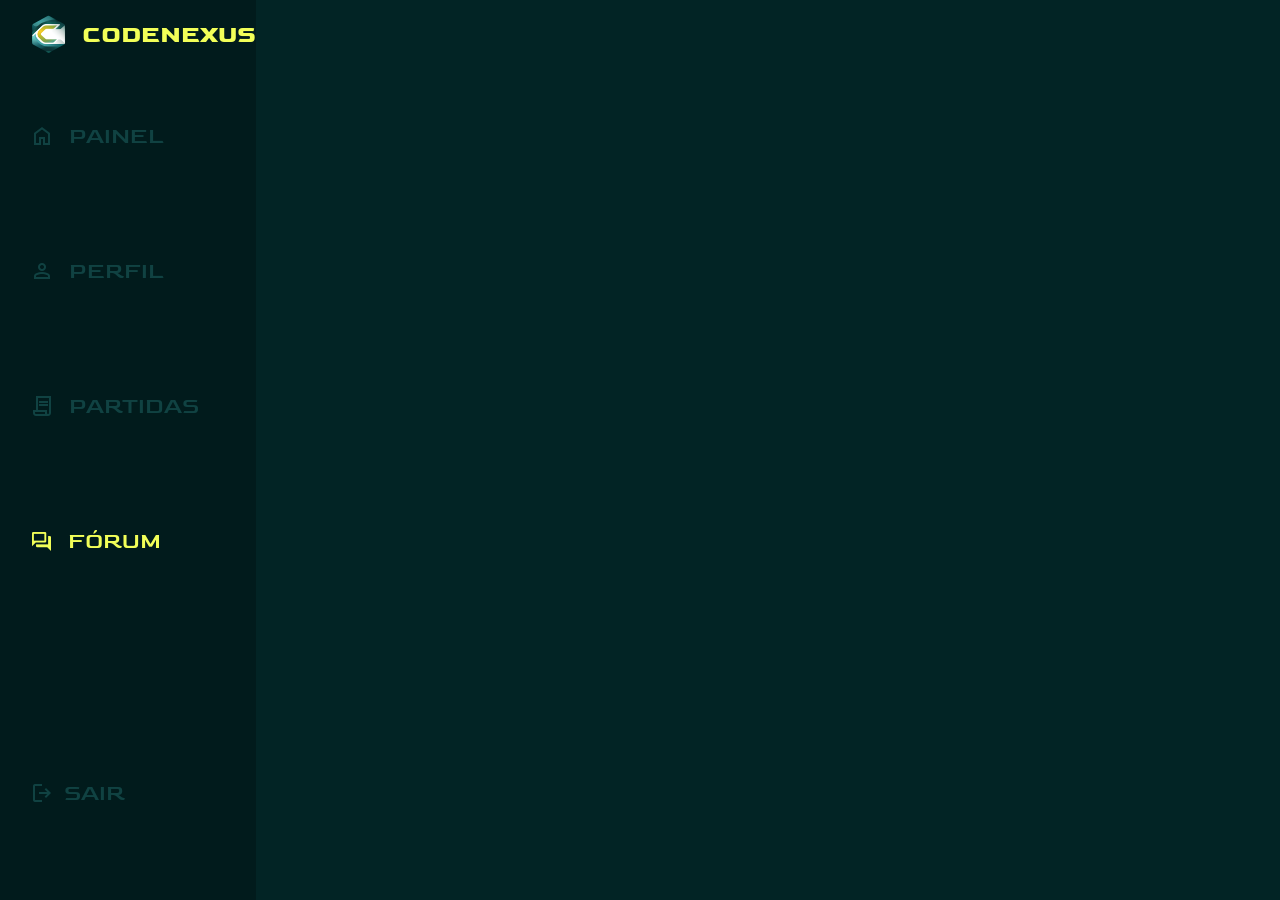
==== web-data-viz/public/forum.html @ ecbda38c "Template mais estruturado" ====
<!DOCTYPE html>
<html lang="en">
<head>
    <meta charset="UTF-8">
    <meta name="viewport" content="width=device-width, initial-scale=1.0">

    <link rel="preconnect" href="https://fonts.googleapis.com">
    <link rel="preconnect" href="https://fonts.gstatic.com" crossorigin>
    <link href="https://fonts.googleapis.com/css2?family=Goldman:wght@400;700&display=swap" rel="stylesheet">
    <link rel="stylesheet" href="https://fonts.googleapis.com/css2?family=Material+Symbols+Outlined" />
    <link rel="icon" href="assets/logo_codenexus_sem_fundo.png" type="image/png">
    <link rel="stylesheet" href="./css/forum.css">
    <title>CodeNexus</title>

</head>
<body>
    <div id="sidebar" class="sidebar">
        <div id="container_titulo">
            <img src="assets/logo_codenexus_sem_fundo.png" alt="">
            <h2>CODENEXUS</h2>
        </div>
        <div id="container_opcoes">
            <div id="sub_container_painel">
                <span class="material-symbols-outlined">home</span>
                <a href="painel.html" id="sub_container_painel_a">PAINEL</a>
            </div>
            <div id="sub_container_perfil">
                <span class="material-symbols-outlined">person</span>
                <a href="perfil.html" id="sub_container_perfil_a">PERFIL</a>
            </div>
            <div id="sub_container_partidas">
                <span class="material-symbols-outlined">contract</span>
                <a href="partidas.html"id="sub_container_partidas_a">PARTIDAS</a>
            </div>
            <div id="sub_container_forum">
                <span class="material-symbols-outlined">forum</span>   
                <a href="forum.html" id="sub_container_forum_a">FÓRUM</a>
            </div>
        </div>

        <div id="container_sair">
            <div id="sub_container_sair">
                <span class="material-symbols-outlined">logout</span>
                <a href="index.html" id="sub_container_sair_a" onclick="sair()">SAIR</a>
            </div>
        </div>
    </div>

    <div id="container_principal">
       <!-- digita o código aqui -->
    </div>
</body>
</html>
<script>
    function sair(){
        
    }
</script>
---- web-data-viz/public/css/forum.css ----
:root{
    --cor-fundo: #022425;
    --cor-fundo-escuro-escuro: #011b1c;
    --cor-fundo-escuro: #104242;
    --cor-destaque: #F2FF58;
    --cor-destaque-secundaria: #C6D34C;
    --cor-linha: #254C3C;
    --cor-texto: #ffffff;
    --cor-texto-suave: #3f5551;
    --cor-icone: #5f7470;
    
}

body{
    margin: 0;
    width: 100%;
    height: 100vh;
    font-family: "Goldman", sans-serif;
    display: flex;
}

#sidebar{
    width: 20%;
    background-color: var(--cor-fundo-escuro-escuro);
}

#container_titulo{
    align-items: center;
    display: flex;
    gap: 15px;
    margin-left: 30px;
}

#container_titulo h2{
    color: var(--cor-destaque);
}

#container_titulo img{
    width: 40px;
    height: 40px;

}

#container_opcoes{
    margin-left: 30px;
    height: 60%;
    /* background-color: blue; */
    display: flex;
    flex-direction: column;
    /* align-items: center; */
    justify-content: space-around;
}

#container_opcoes span, #container_sair span{
    color: var(--cor-fundo-escuro);
} 

#sub_container_painel, #sub_container_perfil, #sub_container_partidas, #sub_container_forum, #sub_container_calendario{
    display: flex;
    align-items: center;
    gap: 15px;
}

#sub_container_painel, #sub_container_perfil, #sub_container_partidas, #sub_container_forum, #sub_container_calendario img{
    width: 20px;
    height: 20px;
}

#sub_container_painel a, #sub_container_perfil a, #sub_container_partidas a, #sub_container_forum a, #sub_container_sair a{
    text-decoration: none;
    color: var(--cor-fundo-escuro);
    font-size: 23px;
}

#sub_container_forum span,#sub_container_forum a{
    text-decoration: none;
    color: #F2FF58;
    font-size: 23px;

}

#sub_container_painel:hover span, #sub_container_painel a:hover,
#sub_container_perfil:hover span, #sub_container_perfil a:hover, 
#sub_container_partidas:hover span, #sub_container_partidas a:hover, 
#sub_container_forum:hover span, #sub_container_forum a:hover, 
#sub_container_sair:hover span, #sub_container_sair a:hover{
    color: #F2FF58;
}


#container_sair{
    display: flex;
    align-items: end;
    margin-left: 30px;
    height: 22%;
    /* background-color: palegoldenrod; */
}

#sub_container_sair{
    display: flex;
    align-items: center;
    gap: 10px;
}

#container_principal{
    width: 80%;
    background-color: var(--cor-fundo);
}
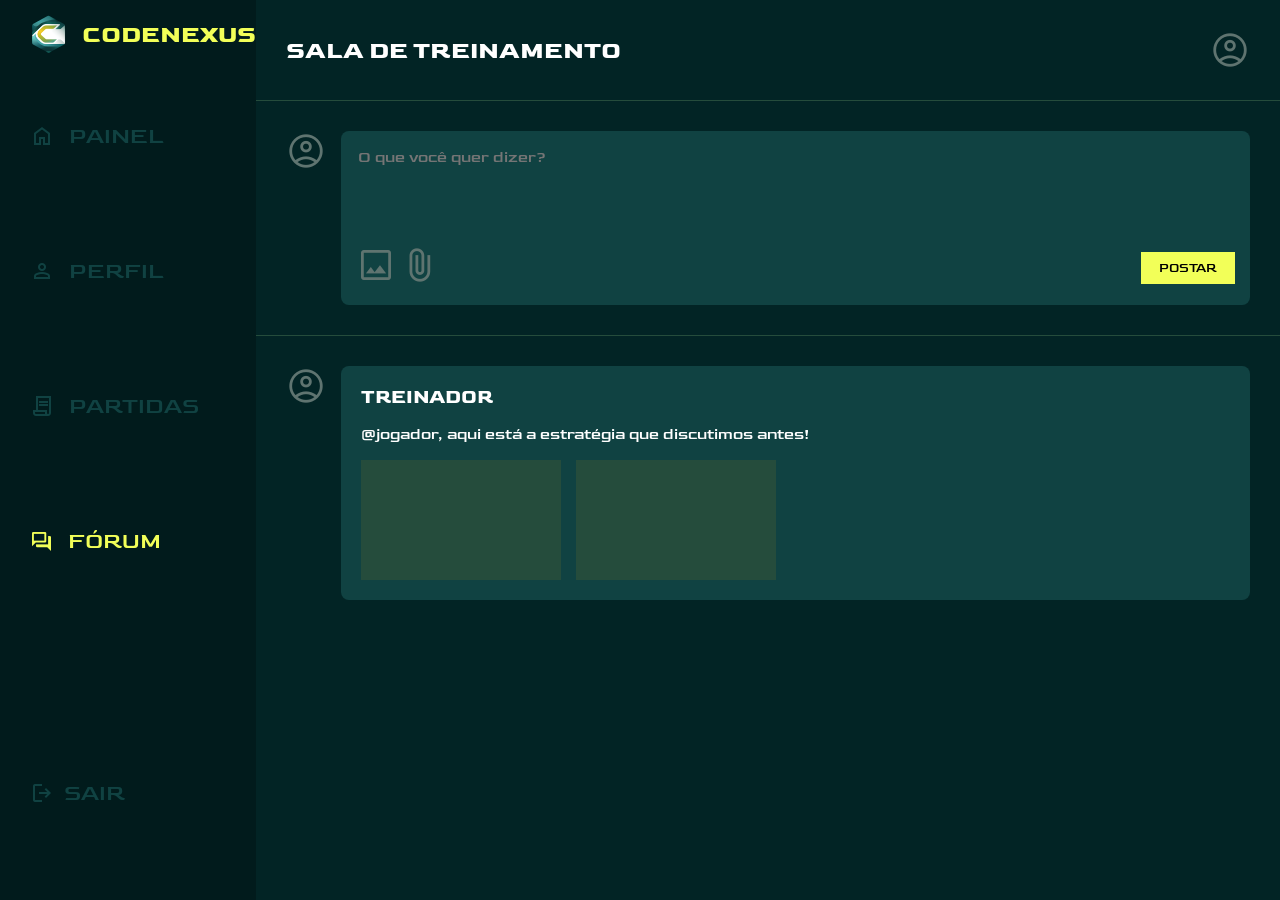
==== commit f83250b8: "subindo tela do forum com css" ====
--- a/web-data-viz/public/forum.html
+++ b/web-data-viz/public/forum.html
@@ -47,7 +47,54 @@
     </div>
 
     <div id="container_principal">
-       <!-- digita o código aqui -->
+      
+    <div id="forum_topo">
+        <h2>SALA DE TREINAMENTO</h2>
+        <span class="material-symbols-outlined">account_circle</span>
+    </div>
+
+    <!-- area da postagem no forum-->
+    <div id="area_postagem">
+
+        <div id="post_input">
+            <span class="material-symbols-outlined">account_circle</span>
+
+            <div id="campo_post">
+                <textarea id="mensagem" placeholder="O que você quer dizer?"></textarea>
+                <div id="acoes_post">
+                    <div>
+                        <span class="material-symbols-outlined">image</span>
+                        <span class="material-symbols-outlined">attach_file</span>
+                    </div>
+
+                    <button onclick="postarMensagem()">POSTAR</button>
+                </div>
+            </div>
+        </div>
+
+    </div>
+
+    <!-- a lista de todos os posts que for feito -->
+    <div id="lista_posts">
+
+        <div class="post">
+            <span class="material-symbols-outlined">account_circle</span>
+
+            <div class="conteudo_post">
+                <h3>TREINADOR</h3>
+                <p>
+                    @jogador, aqui está a estratégia que discutimos antes!
+                </p>
+
+                <div class="imagens_post">
+                    <div class="img_fake"></div>
+                    <div class="img_fake"></div>
+                </div>
+            </div>
+        </div>
+
+    </div>
+
     </div>
 </body>
 </html>
@@ -55,4 +102,40 @@
     function sair(){
         
     }
+
+
+
+
+    function postarMensagem(){
+
+    
+    const mensagem = document.getElementById("mensagem").value;
+
+    
+    if(mensagem.trim() === ""){
+        alert("Digite uma mensagem!");
+        return;
+    }
+
+   
+    const novoPost = document.createElement("div");
+    novoPost.classList.add("post");
+
+    novoPost.innerHTML = `
+        <span class="material-symbols-outlined">account_circle</span>
+
+        <div class="conteudo_post">
+            <h3>VOCÊ</h3>
+            <p>${mensagem}</p>
+        </div>
+    `;
+
+   // aqui e onde eu adciono a mensagem no forum
+    document.getElementById("lista_posts")
+        .prepend(novoPost);
+
+   
+    document.getElementById("mensagem").value = "";
+}
+
 </script>
--- a/web-data-viz/public/css/forum.css
+++ b/web-data-viz/public/css/forum.css
@@ -105,4 +105,126 @@
 #container_principal{
     width: 80%;
     background-color: var(--cor-fundo);
+}
+
+
+/*CSS - lesly*/
+
+
+#forum_topo{
+    display:flex;
+    justify-content:space-between;
+    align-items:center;
+    padding:30px;
+    color:var(--cor-texto);
+    border-bottom:1px solid var(--cor-linha);
+}
+
+#forum_topo h2{
+    margin:0;
+}
+
+#forum_topo span{
+    font-size:40px;
+    color:var(--cor-icone);
+}
+
+
+
+#area_postagem{
+    padding:30px;
+    border-bottom:1px solid var(--cor-linha);
+}
+
+#post_input{
+    display:flex;
+    gap:15px;
+}
+
+#post_input span{
+    font-size:40px;
+    color:var(--cor-icone);
+}
+
+#campo_post{
+    flex:1;
+    background-color:var(--cor-fundo-escuro);
+    padding:15px;
+    border-radius:8px;
+}
+
+#campo_post textarea{
+    width:100%;
+    height:80px;
+    background:transparent;
+    border:none;
+    outline:none;
+    resize:none;
+    color:white;
+    font-family:"Goldman", sans-serif;
+    font-size:16px;
+}
+
+#acoes_post{
+    display:flex;
+    justify-content:space-between;
+    align-items:center;
+    margin-top:10px;
+}
+
+#acoes_post span{
+    cursor:pointer;
+    color:var(--cor-icone);
+}
+
+#acoes_post button{
+    background-color:var(--cor-destaque);
+    border:none;
+    padding:8px 18px;
+    font-family:"Goldman", sans-serif;
+    cursor:pointer;
+}
+
+
+#lista_posts{
+    padding:30px;
+}
+
+.post{
+    display:flex;
+    gap:15px;
+    margin-bottom:30px;
+}
+
+.post span{
+    font-size:40px;
+    color:var(--cor-icone);
+}
+
+.conteudo_post{
+    background-color:var(--cor-fundo-escuro);
+    padding:20px;
+    border-radius:8px;
+    width:100%;
+}
+
+.conteudo_post h3{
+    margin:0;
+    color:var(--cor-texto);
+}
+
+.conteudo_post p{
+    color:var(--cor-texto);
+}
+
+.imagens_post{
+    display:flex;
+    gap:15px;
+    margin-top:15px;
+}
+
+.img_fake{
+    width:200px;
+    height:120px;
+    background-color:var(--cor-linha);
 }
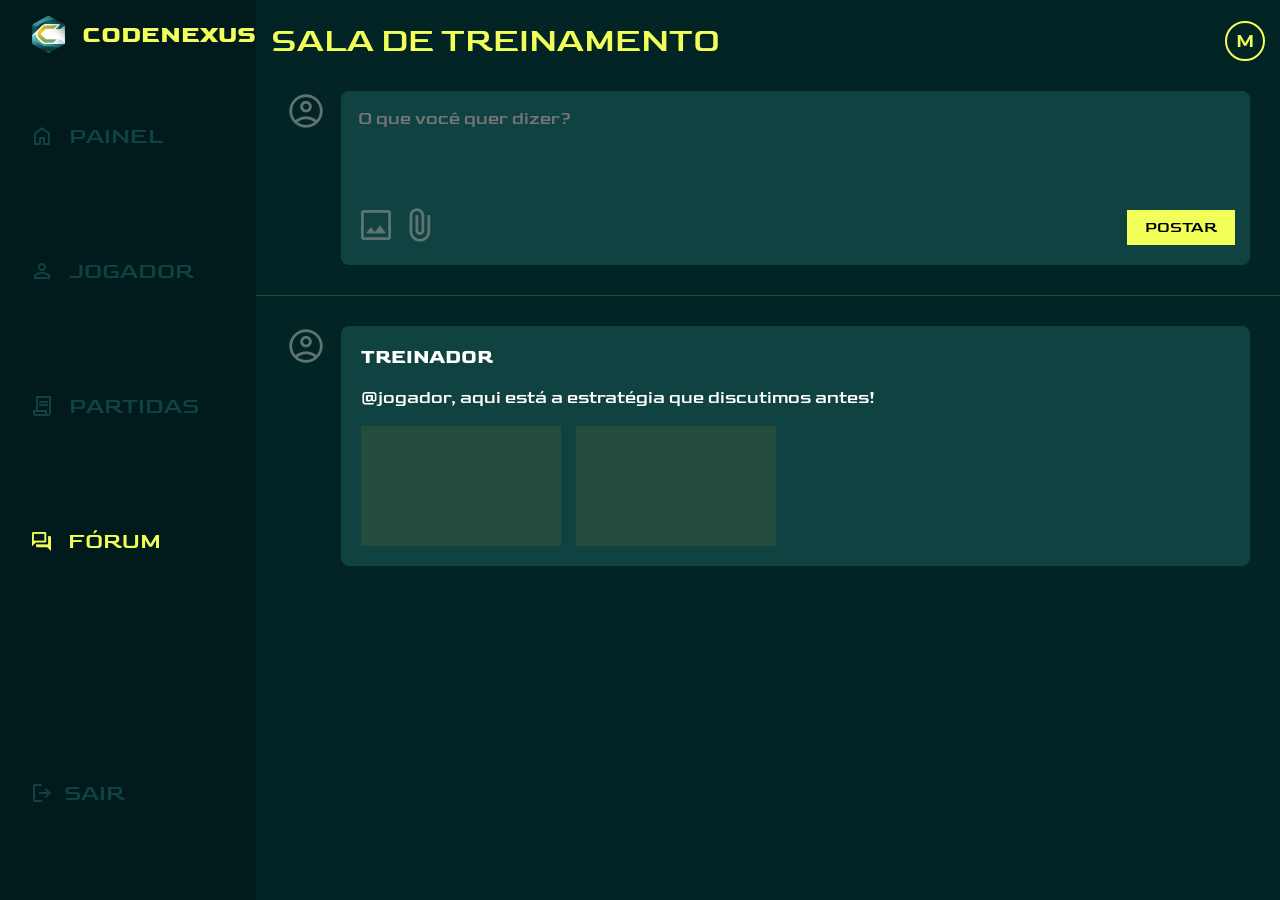
==== commit 95f9536b: "refinamento das telas painel dashboard e forum sala de treinamento para navbar condizente" ====
--- a/web-data-viz/public/forum.html
+++ b/web-data-viz/public/forum.html
@@ -26,7 +26,7 @@
             </div>
             <div id="sub_container_perfil">
                 <span class="material-symbols-outlined">person</span>
-                <a href="perfil.html" id="sub_container_perfil_a">PERFIL</a>
+                <a href="perfil.html" id="sub_container_perfil_a">JOGADOR</a>
             </div>
             <div id="sub_container_partidas">
                 <span class="material-symbols-outlined">contract</span>
@@ -48,10 +48,14 @@
 
     <div id="container_principal">
       
-    <div id="forum_topo">
-        <h2>SALA DE TREINAMENTO</h2>
-        <span class="material-symbols-outlined">account_circle</span>
-    </div>
+    <div class="forum_topo_pai">  
+        <div id="forum_topo">
+            <h2 class="title">SALA DE TREINAMENTO</h2>
+            <div class="container_user">
+                <span class="user_letra">M</span>
+            </div>
+        </div>
+    </div>  
 
     <!-- area da postagem no forum-->
     <div id="area_postagem">
--- a/web-data-viz/public/css/forum.css
+++ b/web-data-viz/public/css/forum.css
@@ -111,25 +111,46 @@
 /*CSS - lesly*/
 
 
+.container_user {
+    border: 2px solid #F2FF58;
+    border-radius: 100%;
+    width: 40px;
+    height: 40px;
+    display: flex;
+    justify-content: center;
+    align-items: center;
+    font-size: 20px;
+    color: #F2FF58;
+    flex-shrink: 0;
+    box-sizing: border-box;
+/*     background-color: blueviolet; */
+}
+
+.forum_topo_pai {
+    display: flex;
+    flex-direction: column;
+    justify-content: space-between;
+    align-items: center;
+}
+
 #forum_topo{
-    display:flex;
-    justify-content:space-between;
-    align-items:center;
-    padding:30px;
-    color:var(--cor-texto);
-    border-bottom:1px solid var(--cor-linha);
-}
-
-#forum_topo h2{
+    height: 10%;
+    width: 97%;
+    margin-top: 20px;
+    display: flex;
+    flex-direction: row;
+    justify-content: space-between;
+    align-items: flex-end;
+/*     background-color: brown; */
+}
+
+
+.title{
+    color: #F2FF58;
+    font-size: 34px;
+    font-weight: 300;
     margin:0;
 }
-
-#forum_topo span{
-    font-size:40px;
-    color:var(--cor-icone);
-}
-
-
 
 #area_postagem{
     padding:30px;
@@ -162,7 +183,7 @@
     resize:none;
     color:white;
     font-family:"Goldman", sans-serif;
-    font-size:16px;
+    font-size:18px;
 }
 
 #acoes_post{
@@ -183,6 +204,7 @@
     padding:8px 18px;
     font-family:"Goldman", sans-serif;
     cursor:pointer;
+    font-size: 16px;
 }
 
 
@@ -215,6 +237,7 @@
 
 .conteudo_post p{
     color:var(--cor-texto);
+    font-size: 18px;
 }
 
 .imagens_post{
